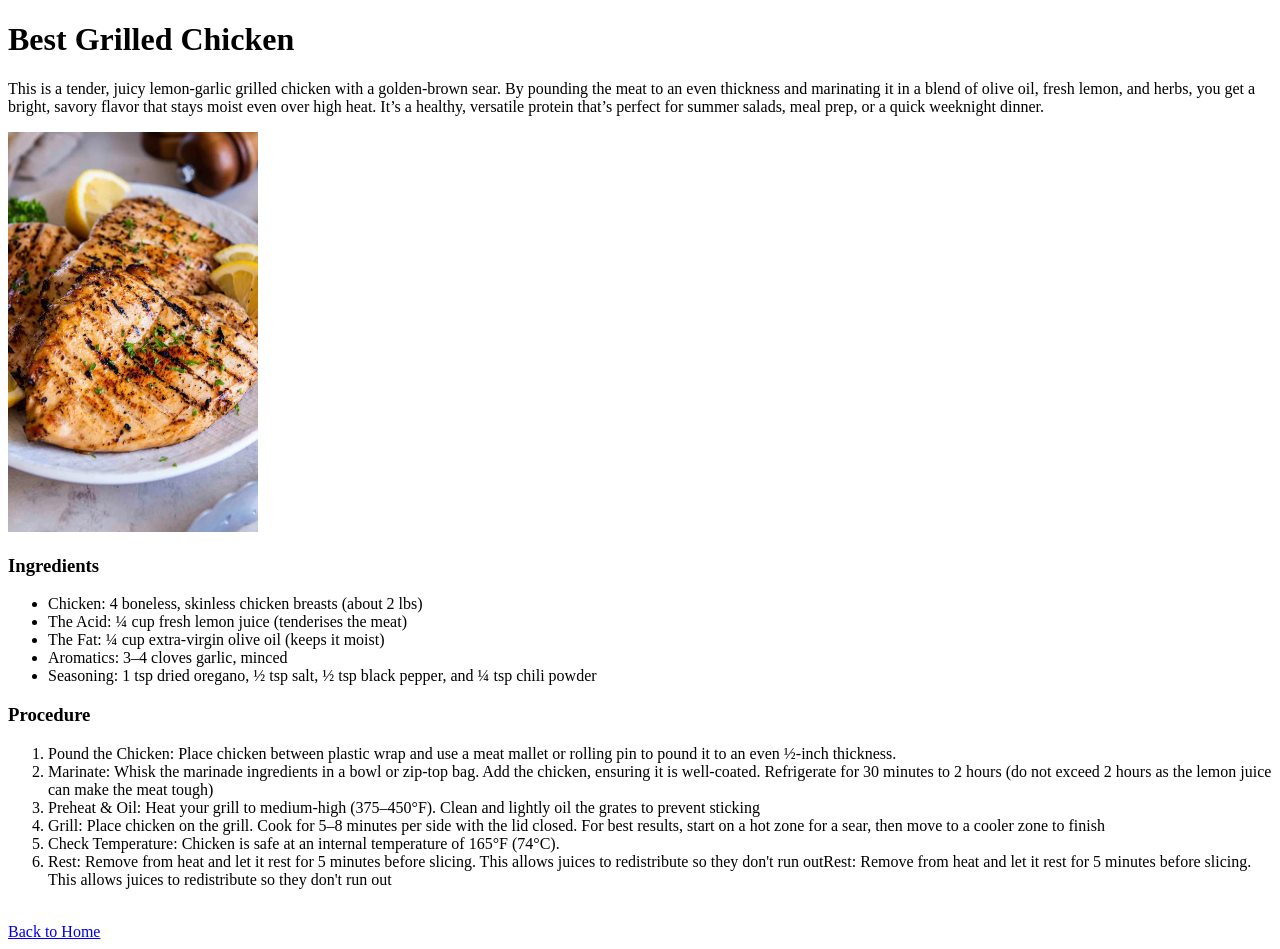
==== recipes/GrilledChicken.html @ fcf403c4 "Added a grilled chicken recipe" ====
<!DOCTYPE html>
<html lang="en">
<head>
    <meta charset="UTF-8">
    <meta name="viewport" content="width=device-width, initial-scale=1.0">
    <title>Grilled Chicken</title>
</head>
<body>
    <h1>Best Grilled Chicken</h1>
    <p>This is a
        tender, juicy lemon-garlic grilled chicken with a golden-brown sear. By pounding the 
        meat to an even thickness and marinating it in a blend of olive oil, fresh lemon, and 
        herbs, you get a bright, savory flavor that stays moist even over high heat. 
        It’s a healthy, versatile protein that’s perfect for summer salads, meal prep, 
        or a quick weeknight dinner.
    </p>
    <img src="../img/grilled-chicken-img.webp" alt="Grilled Chicken Image" width="250" height="400">
    <br>
    <h3>Ingredients</h3>
    <ul>
        <li>Chicken: 4 boneless, skinless chicken breasts (about 2 lbs)</li>
        <li>The Acid: ¼ cup fresh lemon juice (tenderises the meat)</li>
        <li>The Fat: ¼ cup extra-virgin olive oil (keeps it moist)</li>
        <li>Aromatics: 3–4 cloves garlic, minced</li>
        <li>Seasoning: 1 tsp dried oregano, ½ tsp salt, ½ tsp black pepper, and ¼ tsp chili powder</li>
    </ul>
    <h3>Procedure</h3>
    <ol>
        <li>Pound the Chicken: Place chicken between plastic wrap and use a meat mallet or rolling pin to pound it to an even ½-inch thickness.</li>
        <li>Marinate: Whisk the marinade ingredients in a bowl or zip-top bag. Add the chicken, ensuring it is well-coated. Refrigerate for 30 minutes to 2 hours (do not exceed 2 hours as the lemon juice can make the meat tough) </li>
        <li>Preheat & Oil: Heat your grill to medium-high (375–450°F). Clean and lightly oil the grates to prevent sticking</li>
        <li>Grill: Place chicken on the grill. Cook for 5–8 minutes per side with the lid closed. For best results, start on a hot zone for a sear, then move to a cooler zone to finish</li>
        <li>Check Temperature: Chicken is safe at an internal temperature of 165°F (74°C).</li>
        <li>Rest: Remove from heat and let it rest for 5 minutes before slicing. This allows juices to redistribute so they don't run outRest: Remove from heat and let it rest for 5 minutes before slicing. This allows juices to redistribute so they don't run out</li>
    </ol>
    <br>
    <a href="../index.html">Back to Home</a>

</body>
</html>
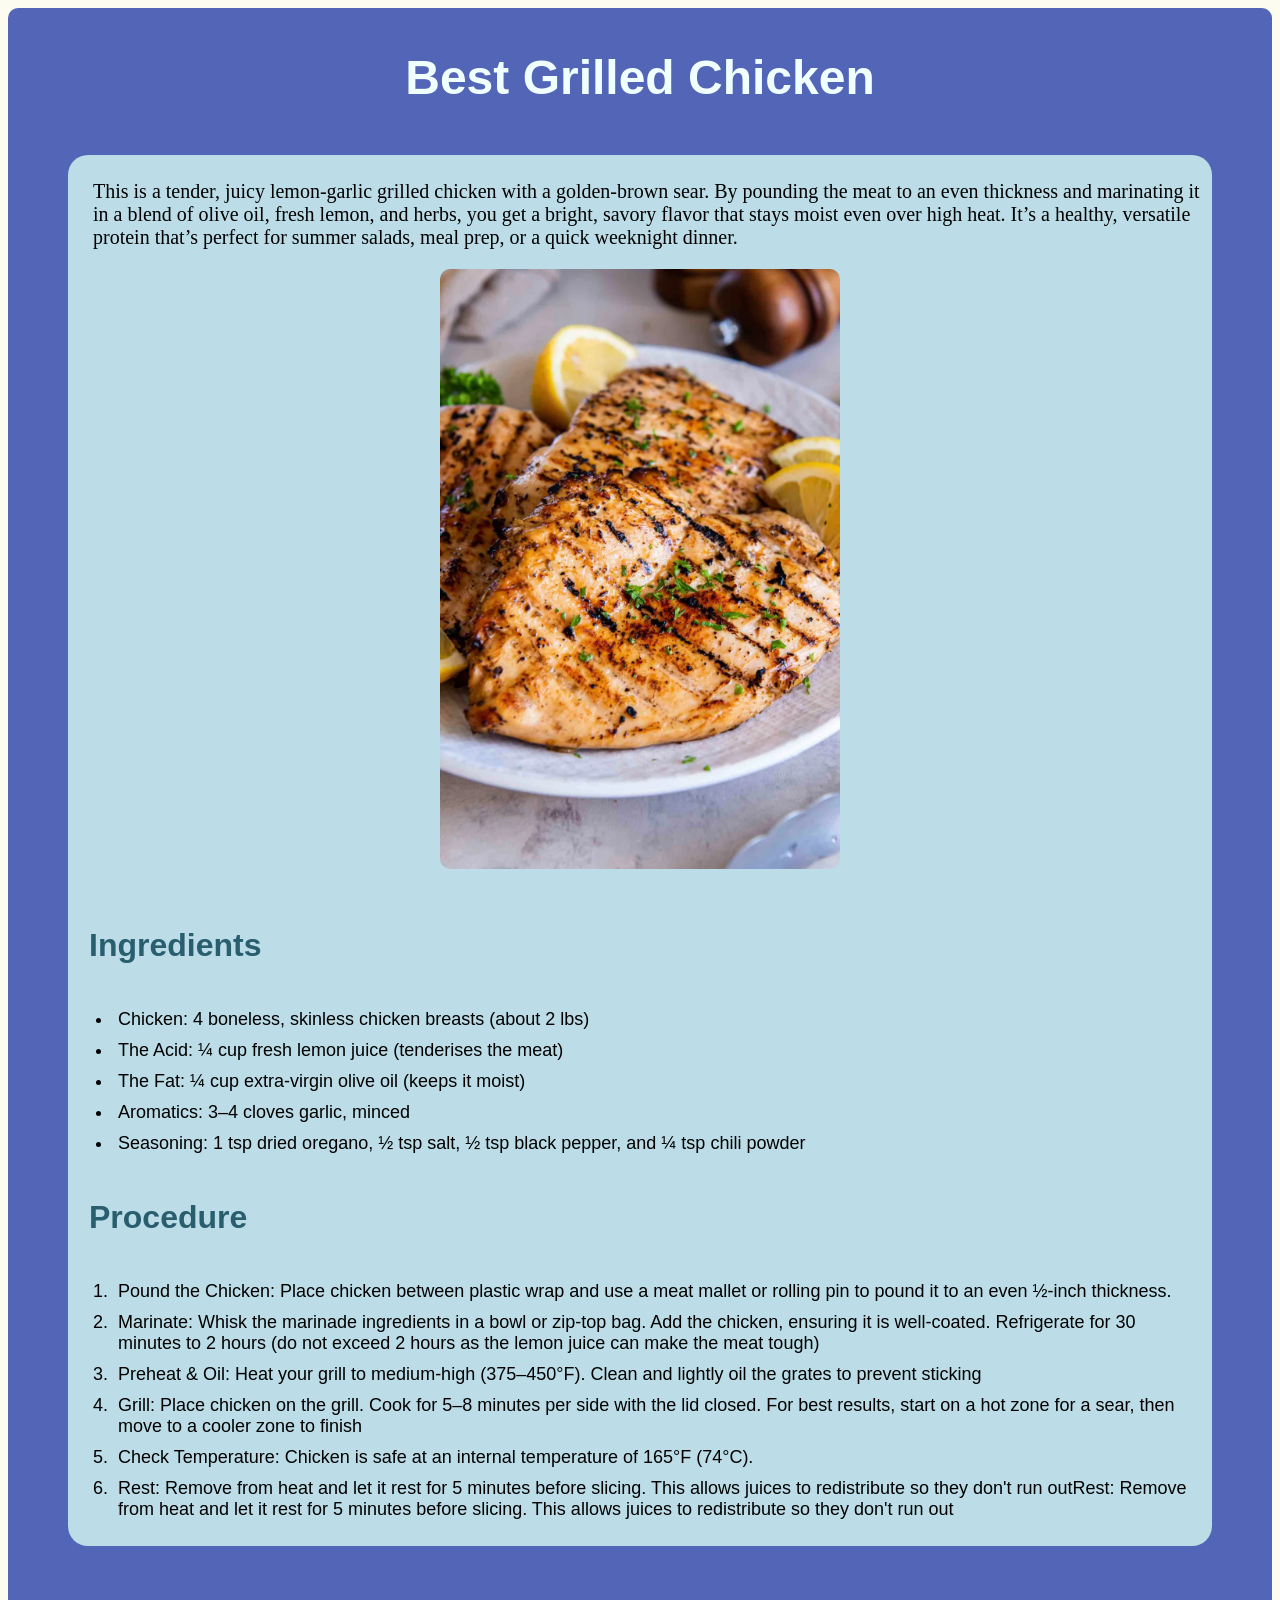
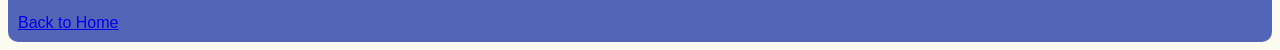
==== commit 04afa518: "Added my crappy css design to this" ====
--- a/recipes/GrilledChicken.html
+++ b/recipes/GrilledChicken.html
@@ -4,19 +4,22 @@
     <meta charset="UTF-8">
     <meta name="viewport" content="width=device-width, initial-scale=1.0">
     <title>Grilled Chicken</title>
+    <link rel="stylesheet" href="../styles.css">
 </head>
 <body>
-    <h1>Best Grilled Chicken</h1>
-    <p>This is a
+    <div class="header">
+    <h1 class="title">Best Grilled Chicken</h1>
+    <div class="content">
+    <p class="para">This is a
         tender, juicy lemon-garlic grilled chicken with a golden-brown sear. By pounding the 
         meat to an even thickness and marinating it in a blend of olive oil, fresh lemon, and 
         herbs, you get a bright, savory flavor that stays moist even over high heat. 
         It’s a healthy, versatile protein that’s perfect for summer salads, meal prep, 
         or a quick weeknight dinner.
     </p>
-    <img src="../img/grilled-chicken-img.webp" alt="Grilled Chicken Image" width="250" height="400">
+    <img src="../img/grilled-chicken-img.webp" alt="Grilled Chicken Image" width="400">
     <br>
-    <h3>Ingredients</h3>
+    <h3 class="title sub">Ingredients</h3>
     <ul>
         <li>Chicken: 4 boneless, skinless chicken breasts (about 2 lbs)</li>
         <li>The Acid: ¼ cup fresh lemon juice (tenderises the meat)</li>
@@ -24,7 +27,7 @@
         <li>Aromatics: 3–4 cloves garlic, minced</li>
         <li>Seasoning: 1 tsp dried oregano, ½ tsp salt, ½ tsp black pepper, and ¼ tsp chili powder</li>
     </ul>
-    <h3>Procedure</h3>
+    <h3 class="title sub">Procedure</h3>
     <ol>
         <li>Pound the Chicken: Place chicken between plastic wrap and use a meat mallet or rolling pin to pound it to an even ½-inch thickness.</li>
         <li>Marinate: Whisk the marinade ingredients in a bowl or zip-top bag. Add the chicken, ensuring it is well-coated. Refrigerate for 30 minutes to 2 hours (do not exceed 2 hours as the lemon juice can make the meat tough) </li>
@@ -33,8 +36,10 @@
         <li>Check Temperature: Chicken is safe at an internal temperature of 165°F (74°C).</li>
         <li>Rest: Remove from heat and let it rest for 5 minutes before slicing. This allows juices to redistribute so they don't run outRest: Remove from heat and let it rest for 5 minutes before slicing. This allows juices to redistribute so they don't run out</li>
     </ol>
+    </div>
     <br>
     <a href="../index.html">Back to Home</a>
+    </div>
 
 </body>
 </html>
--- a/styles.css
+++ b/styles.css
@@ -0,0 +1,74 @@
+body {
+    background-color: rgb(252, 252, 241);
+    font-family: Arial, Helvetica, sans-serif;
+}
+
+.header {
+    background-color: rgb(83, 101, 182);
+    padding: 10px;
+    border-radius: 10px;
+}
+
+.header .title {
+    text-align: center;
+    color: azure;
+    font-weight: bold;
+    font-family: 'Gill Sans MT', Calibri, 'Trebuchet MS', sans-serif;
+    font-size: 48px;
+}
+
+.para {
+    font-family: 'Times New Roman', Times, serif;
+    font-size: 20px;
+    margin-left: 20px;
+    color: whitesmoke;
+}
+
+.content {
+    background-color: rgb(188, 221, 231);
+    display: block;
+    margin: 50px;
+    padding: 5px;
+    border-radius: 20px;
+}
+
+.content .title {
+    font-size: 32px;
+    padding: 8px 16px;
+    color: rgb(40, 94, 110);
+    text-align: center;
+}
+
+.content a {
+    text-decoration: none;
+    color: #09325a;
+    font-weight: 500;
+    display: inline-block;
+    padding: 6px;
+    border-radius: 10px;
+}
+
+.content a:hover {
+    background-color: beige;
+}
+
+.content .para {
+    color: black;
+}
+
+.content img {
+    display: block;
+    margin: auto;
+    max-width: 100%;
+    height: auto;
+    border-radius: 10px;
+}
+
+.title.sub {
+    text-align: left;
+}
+
+.content li {
+    padding: 5px;
+    font-size: 18px;
+}
